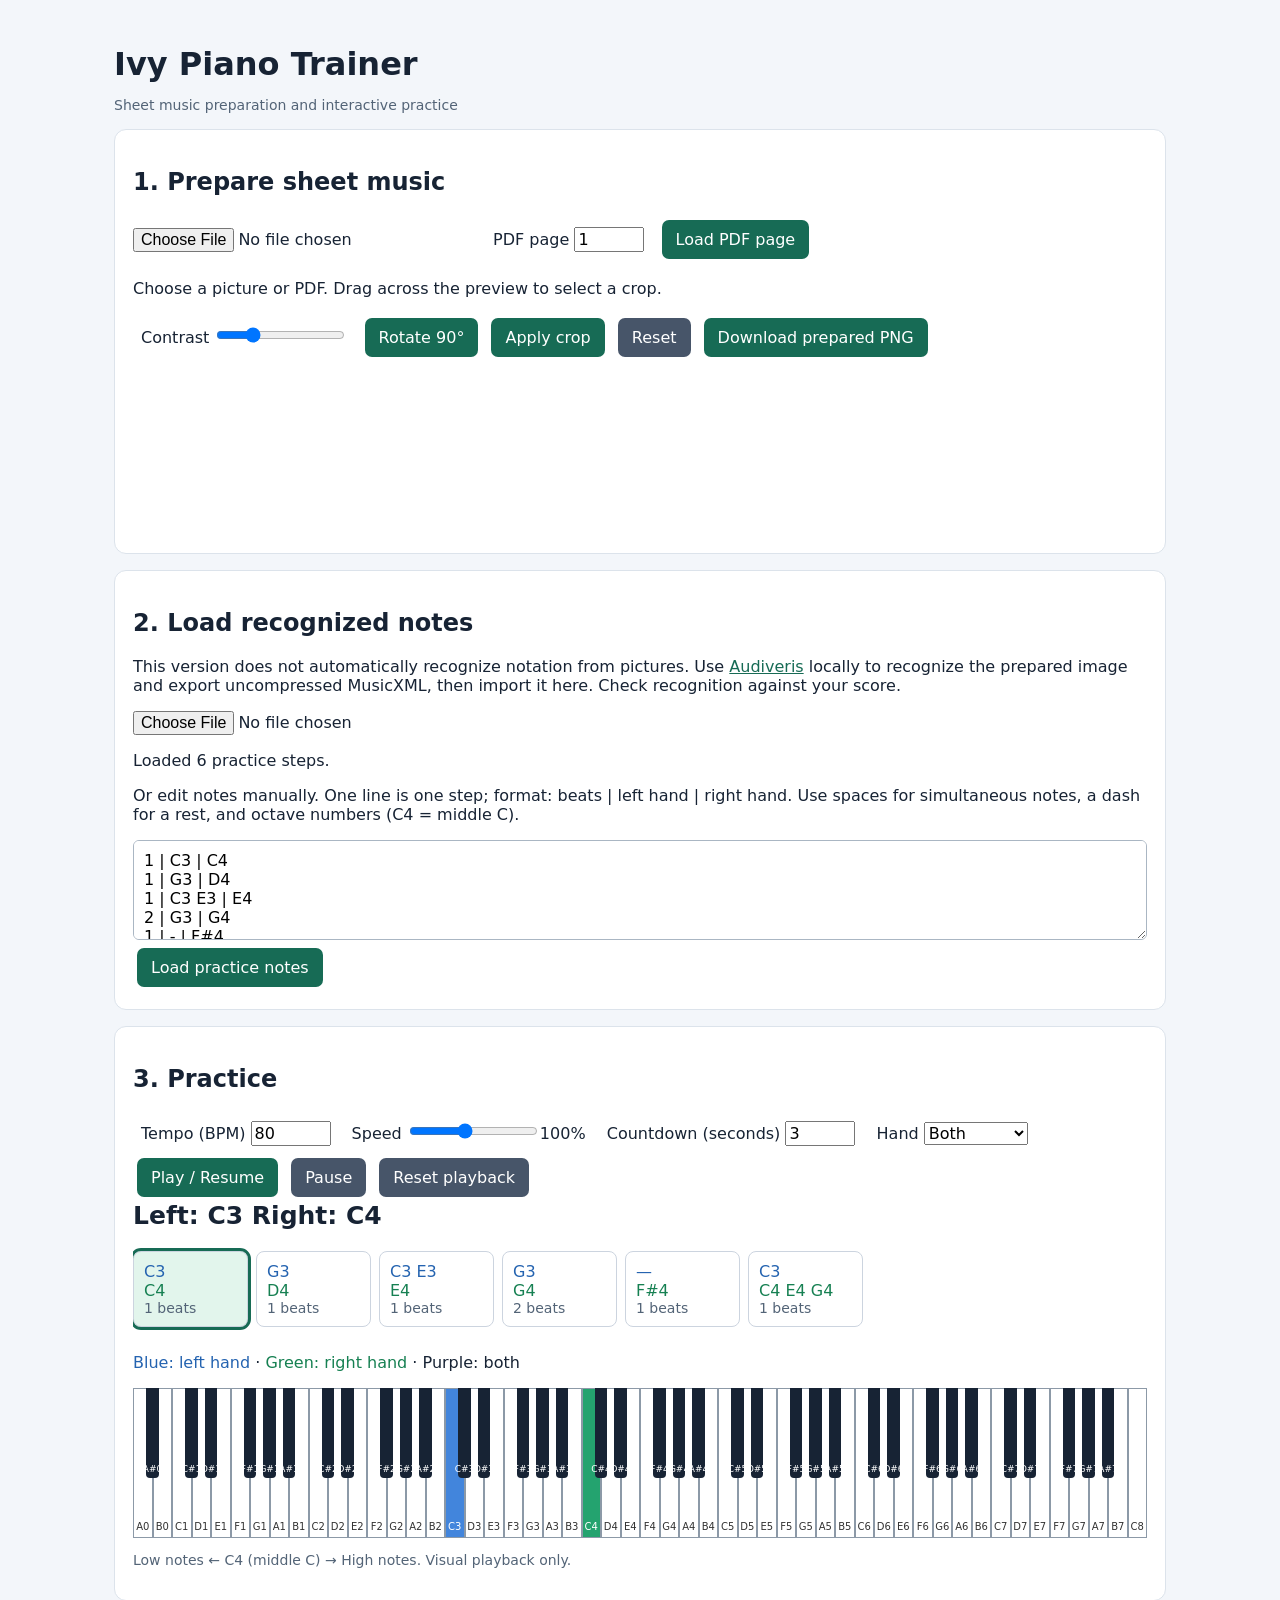
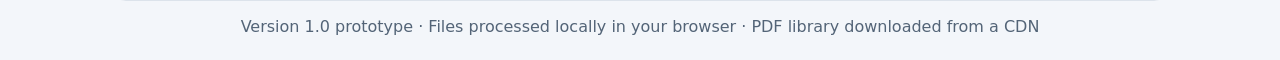
==== index.html @ 0a3d5787 "Initial Ivy Piano Trainer v1.0" ====
<!doctype html>
<html lang="en">
<head>
  <meta charset="utf-8">
  <meta name="viewport" content="width=device-width, initial-scale=1">
  <title>Ivy Piano Trainer</title>
  <link rel="stylesheet" href="./style.css">
</head>
<body>
<main>
<h1>Ivy Piano Trainer</h1>
<p class="muted">Sheet music preparation and interactive practice</p>
<section>
<h2>1. Prepare sheet music</h2>
<input id="file" type="file" accept="image/*,.pdf">
<label>PDF page <input id="page" type="number" min="1" value="1" style="width:70px">
</label>
<button id="loadPage">Load PDF page</button>
<p id="imageStatus" role="status">Choose a picture or PDF. Drag across the preview to select a crop.</p>
<label>Contrast <input id="contrast" type="range" min="50" max="250" value="100">
</label>
<button id="rotate">Rotate 90°</button>
<button id="crop">Apply crop</button>
<button id="reset" class="secondary">Reset</button>
<button id="saveImage">Download prepared PNG</button>
<canvas id="preview" hidden>
</canvas>
</section>
<section>
<h2>2. Load recognized notes</h2>
<p>This version does not automatically recognize notation from pictures. Use <a href="https://audiveris.github.io/audiveris/" target="_blank" rel="noopener">Audiveris</a> locally to recognize the prepared image and export uncompressed MusicXML, then import it here. Check recognition against your score.</p>
<input id="xml" type="file" accept=".xml,.musicxml">
<p id="xmlStatus" role="status">
</p>
<p>Or edit notes manually. One line is one step; format: beats | left hand | right hand. Use spaces for simultaneous notes, a dash for a rest, and octave numbers (C4 = middle C).</p>
<textarea id="notes">1 | C3 | C4
1 | G3 | D4
1 | C3 E3 | E4
2 | G3 | G4
1 | - | F#4
1 | C3 | C4 E4 G4</textarea>
<button id="apply">Load practice notes</button>
</section>
<section>
<h2>3. Practice</h2>
<label>Tempo (BPM) <input id="bpm" type="number" min="20" max="300" value="80" style="width:80px">
</label>
<label>Speed <input id="speed" type="range" min="25" max="200" value="100"><span id="speedText">100%</span>
</label>
<label>Countdown (seconds) <input id="count" type="number" min="0" max="60" value="3" style="width:70px">
</label>
<label>Hand <select id="hand"><option value="both">Both</option><option value="left">Left only</option><option value="right">Right only</option></select>
</label>
<button id="play">Play / Resume</button>
<button id="pause" class="secondary">Pause</button>
<button id="stop" class="secondary">Reset playback</button>
<div id="now" role="status">Ready</div>
<div id="timeline" class="timeline">
</div>
<p><span class="left">Blue: left hand</span> · <span class="right">Green: right hand</span> · Purple: both</p>
<div class="scroll">
<div id="keys" class="keys">
</div>
</div>
<p class="muted">Low notes ← C4 (middle C) → High notes. Visual playback only.</p>
</section>
<footer>Version 1.0 prototype · Files processed locally in your browser · PDF library downloaded from a CDN</footer>
</main>
<script type="module" src="./script.js"></script>
</body>
</html>
---- style.css ----
* {
  box-sizing:border-box
}
body {
  font:16px system-ui;
  background:#f3f6fa;
  color:#172334;
  margin:0
}
main {
  max-width:1100px;
  margin:auto;
  padding:24px
}
h1 {
  margin-bottom:4px
}
section {
  background:white;
  border:1px solid #dce3eb;
  border-radius:12px;
  padding:18px;
  margin:16px 0
}
button,input,textarea,select {
  font:inherit
}
button {
  background:#176b55;
  color:white;
  border:0;
  border-radius:7px;
  padding:10px 14px;
  cursor:pointer;
  margin:4px
}
button.secondary {
  background:#475569
}
label {
  display:inline-block;
  margin:8px
}
canvas {
  max-width:100%;
  height:auto;
  touch-action:none;
  display:block;
  margin:12px auto
}
textarea {
  width:100%;
  min-height:100px;
  border:1px solid #aab6c3;
  padding:10px;
  border-radius:6px
}
.timeline {
  display:flex;
  overflow:auto;
  gap:8px;
  padding:10px 0
}
.event {
  min-width:115px;
  border:1px solid #ccd4df;
  border-radius:8px;
  padding:10px;
  white-space:nowrap
}
.event.active {
  outline:3px solid #176b55;
  background:#e2f5ec
}
.left {
  color:#2463b0
}
.right {
  color:#168052
}
.keys {
  position:relative;
  height:150px;
  min-width:850px;
  display:flex
}
.white {
  border:1px solid #8c99a7;
  background:white;
  flex:1;
  position:relative;
  color:#333;
  display:flex;
  align-items:flex-end;
  justify-content:center;
  font-size:10px;
  padding-bottom:5px
}
.black {
  position:absolute;
  top:0;
  height:60%;
  background:#172334;
  color:white;
  border-radius:0 0 4px 4px;
  z-index:2;
  font-size:9px;
  display:flex;
  align-items:flex-end;
  justify-content:center;
  padding-bottom:4px
}
.keys .lh {
  background:#4285dc;
  color:white
}
.keys .rh {
  background:#24a36f;
  color:white
}
.keys .both {
  background:#9955bd;
  color:white
}
.scroll {
  overflow:auto
}
.muted {
  color:#536477;
  font-size:14px
}
footer {
  text-align:center;
  color:#536477
}
#now {
  font-size:25px;
  font-weight:bold;
  min-height:40px
}
a {
  color:#176b55
}
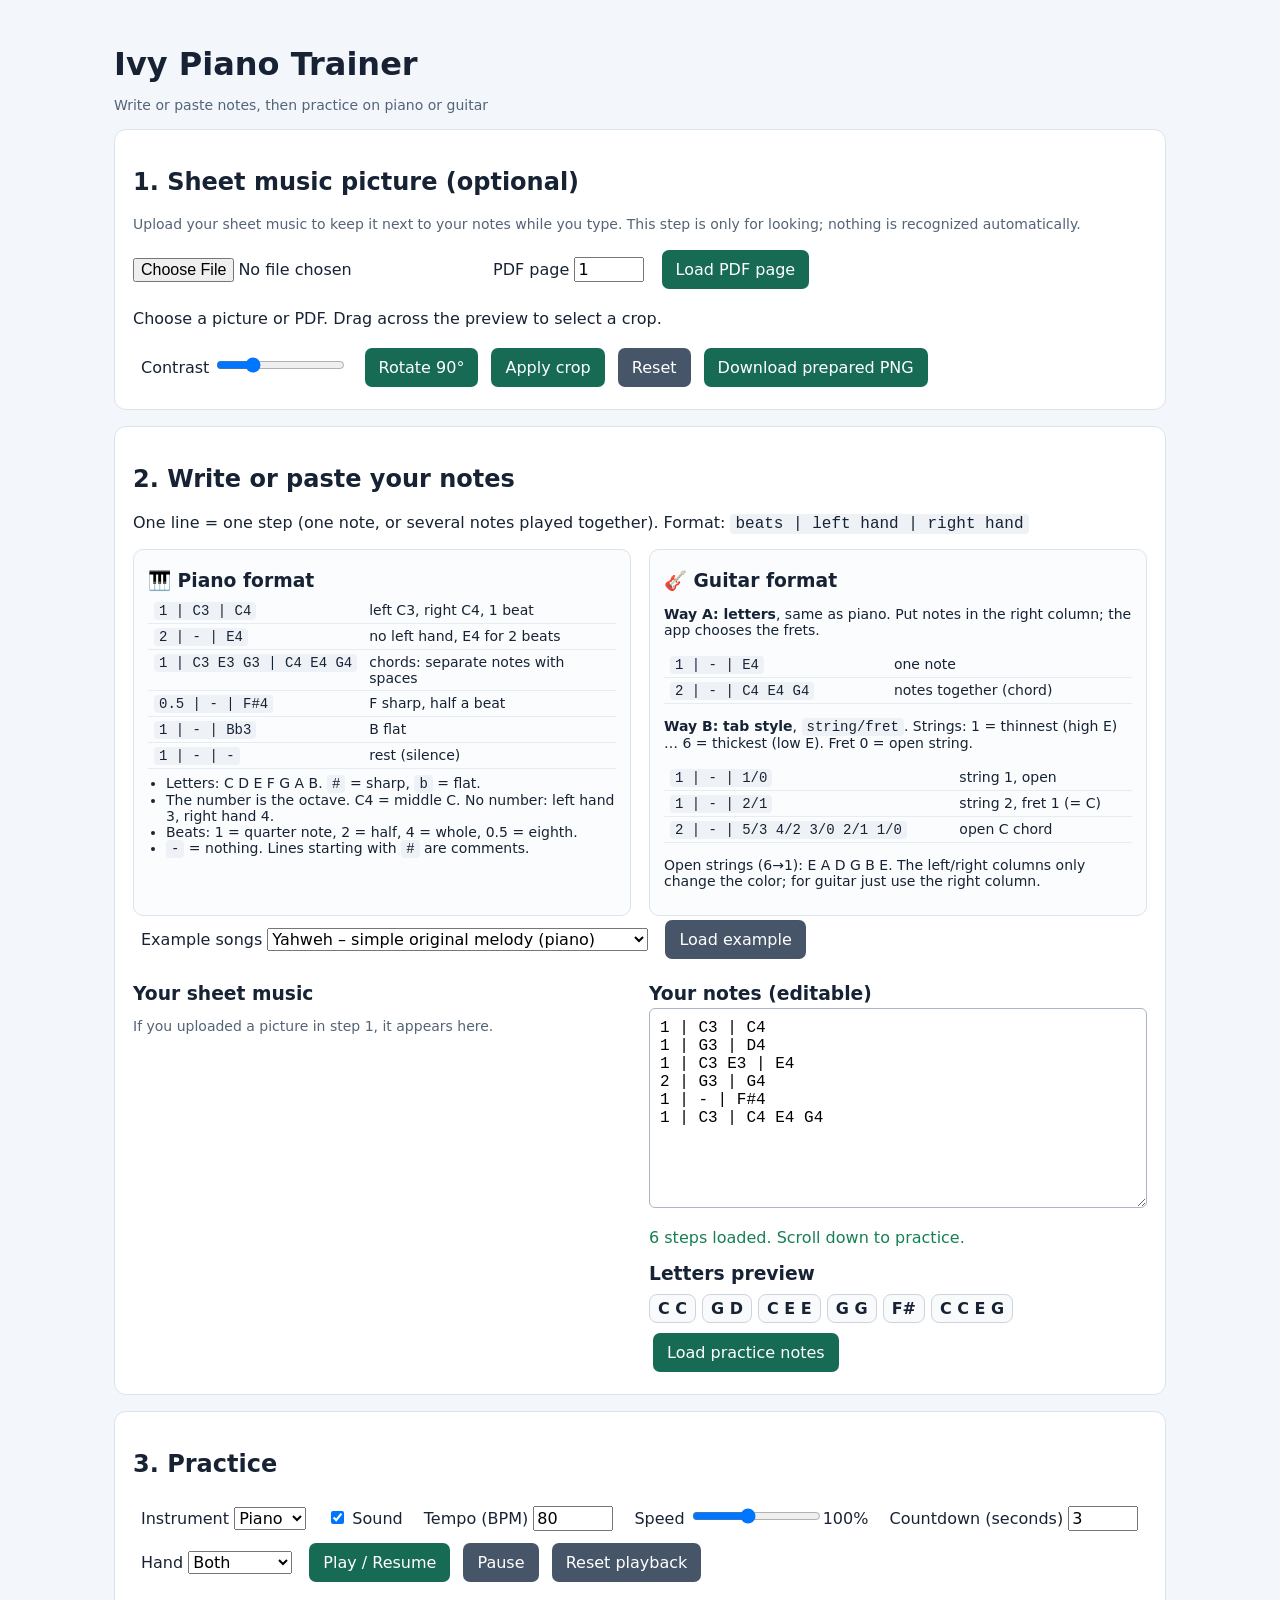
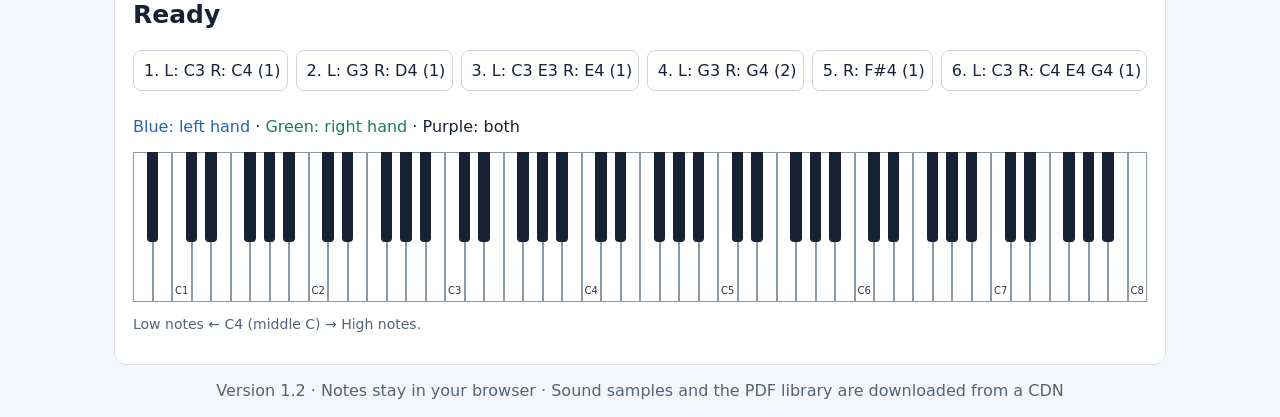
==== commit c4264a12: "Add piano guitar audio and experimental music recognition, and removing Audiveris v1.1" ====
--- a/index.html
+++ b/index.html
@@ -9,63 +9,129 @@
 <body>
 <main>
 <h1>Ivy Piano Trainer</h1>
-<p class="muted">Sheet music preparation and interactive practice</p>
+<p class="muted">Write or paste notes, then practice on piano or guitar</p>
+
 <section>
-<h2>1. Prepare sheet music</h2>
-<input id="file" type="file" accept="image/*,.pdf">
-<label>PDF page <input id="page" type="number" min="1" value="1" style="width:70px">
-</label>
-<button id="loadPage">Load PDF page</button>
-<p id="imageStatus" role="status">Choose a picture or PDF. Drag across the preview to select a crop.</p>
-<label>Contrast <input id="contrast" type="range" min="50" max="250" value="100">
-</label>
-<button id="rotate">Rotate 90°</button>
-<button id="crop">Apply crop</button>
-<button id="reset" class="secondary">Reset</button>
-<button id="saveImage">Download prepared PNG</button>
-<canvas id="preview" hidden>
-</canvas>
+  <h2>1. Sheet music picture (optional)</h2>
+  <p class="muted">Upload your sheet music to keep it next to your notes while you type. This step is only for looking; nothing is recognized automatically.</p>
+  <input id="file" type="file" accept="image/*,.pdf">
+  <label>PDF page <input id="page" type="number" min="1" value="1" style="width:70px"></label>
+  <button id="loadPage">Load PDF page</button>
+  <p id="imageStatus" role="status">Choose a picture or PDF. Drag across the preview to select a crop.</p>
+  <label>Contrast <input id="contrast" type="range" min="50" max="250" value="100"></label>
+  <button id="rotate">Rotate 90°</button>
+  <button id="crop">Apply crop</button>
+  <button id="reset" class="secondary">Reset</button>
+  <button id="saveImage">Download prepared PNG</button>
+  <canvas id="preview" hidden></canvas>
 </section>
+
 <section>
-<h2>2. Load recognized notes</h2>
-<p>This version does not automatically recognize notation from pictures. Use <a href="https://audiveris.github.io/audiveris/" target="_blank" rel="noopener">Audiveris</a> locally to recognize the prepared image and export uncompressed MusicXML, then import it here. Check recognition against your score.</p>
-<input id="xml" type="file" accept=".xml,.musicxml">
-<p id="xmlStatus" role="status">
-</p>
-<p>Or edit notes manually. One line is one step; format: beats | left hand | right hand. Use spaces for simultaneous notes, a dash for a rest, and octave numbers (C4 = middle C).</p>
-<textarea id="notes">1 | C3 | C4
+  <h2>2. Write or paste your notes</h2>
+  <p>One line = one step (one note, or several notes played together). Format: <code>beats | left hand | right hand</code></p>
+
+  <div class="two-col">
+    <div class="card">
+      <h3>🎹 Piano format</h3>
+      <table>
+        <tr><td><code>1 | C3 | C4</code></td><td>left C3, right C4, 1 beat</td></tr>
+        <tr><td><code>2 | - | E4</code></td><td>no left hand, E4 for 2 beats</td></tr>
+        <tr><td><code>1 | C3 E3 G3 | C4 E4 G4</code></td><td>chords: separate notes with spaces</td></tr>
+        <tr><td><code>0.5 | - | F#4</code></td><td>F sharp, half a beat</td></tr>
+        <tr><td><code>1 | - | Bb3</code></td><td>B flat</td></tr>
+        <tr><td><code>1 | - | -</code></td><td>rest (silence)</td></tr>
+      </table>
+      <ul class="small">
+        <li>Letters: C D E F G A B. <code>#</code> = sharp, <code>b</code> = flat.</li>
+        <li>The number is the octave. C4 = middle C. No number: left hand 3, right hand 4.</li>
+        <li>Beats: 1 = quarter note, 2 = half, 4 = whole, 0.5 = eighth.</li>
+        <li><code>-</code> = nothing. Lines starting with <code>#</code> are comments.</li>
+      </ul>
+    </div>
+    <div class="card">
+      <h3>🎸 Guitar format</h3>
+      <p class="small"><b>Way A: letters</b>, same as piano. Put notes in the right column; the app chooses the frets.</p>
+      <table>
+        <tr><td><code>1 | - | E4</code></td><td>one note</td></tr>
+        <tr><td><code>2 | - | C4 E4 G4</code></td><td>notes together (chord)</td></tr>
+      </table>
+      <p class="small"><b>Way B: tab style</b>, <code>string/fret</code>. Strings: 1 = thinnest (high E) … 6 = thickest (low E). Fret 0 = open string.</p>
+      <table>
+        <tr><td><code>1 | - | 1/0</code></td><td>string 1, open</td></tr>
+        <tr><td><code>1 | - | 2/1</code></td><td>string 2, fret 1 (= C)</td></tr>
+        <tr><td><code>2 | - | 5/3 4/2 3/0 2/1 1/0</code></td><td>open C chord</td></tr>
+      </table>
+      <p class="small">Open strings (6→1): E A D G B E. The left/right columns only change the color; for guitar just use the right column.</p>
+    </div>
+  </div>
+
+  <label>Example songs
+    <select id="examples"></select>
+  </label>
+  <button id="loadExample" class="secondary">Load example</button>
+
+  <div class="two-col">
+    <div>
+      <h3>Your sheet music</h3>
+      <img id="refImage" alt="Your sheet music" hidden>
+      <p id="refEmpty" class="muted">If you uploaded a picture in step 1, it appears here.</p>
+    </div>
+    <div>
+      <h3>Your notes (editable)</h3>
+      <textarea id="notes" spellcheck="false">1 | C3 | C4
 1 | G3 | D4
 1 | C3 E3 | E4
 2 | G3 | G4
 1 | - | F#4
 1 | C3 | C4 E4 G4</textarea>
-<button id="apply">Load practice notes</button>
+      <p id="notesStatus" role="status"></p>
+      <h3>Letters preview</h3>
+      <div id="letters" class="chips"></div>
+      <button id="apply">Load practice notes</button>
+    </div>
+  </div>
 </section>
+
 <section>
-<h2>3. Practice</h2>
-<label>Tempo (BPM) <input id="bpm" type="number" min="20" max="300" value="80" style="width:80px">
-</label>
-<label>Speed <input id="speed" type="range" min="25" max="200" value="100"><span id="speedText">100%</span>
-</label>
-<label>Countdown (seconds) <input id="count" type="number" min="0" max="60" value="3" style="width:70px">
-</label>
-<label>Hand <select id="hand"><option value="both">Both</option><option value="left">Left only</option><option value="right">Right only</option></select>
-</label>
-<button id="play">Play / Resume</button>
-<button id="pause" class="secondary">Pause</button>
-<button id="stop" class="secondary">Reset playback</button>
-<div id="now" role="status">Ready</div>
-<div id="timeline" class="timeline">
-</div>
-<p><span class="left">Blue: left hand</span> · <span class="right">Green: right hand</span> · Purple: both</p>
-<div class="scroll">
-<div id="keys" class="keys">
-</div>
-</div>
-<p class="muted">Low notes ← C4 (middle C) → High notes. Visual playback only.</p>
+  <h2>3. Practice</h2>
+  <label>Instrument
+    <select id="instrument">
+      <option value="piano">Piano</option>
+      <option value="guitar">Guitar</option>
+    </select>
+  </label>
+  <label><input id="sound" type="checkbox" checked> Sound</label>
+  <label>Tempo (BPM) <input id="bpm" type="number" min="20" max="300" value="80" style="width:80px"></label>
+  <label>Speed <input id="speed" type="range" min="25" max="200" value="100"><span id="speedText">100%</span></label>
+  <label>Countdown (seconds) <input id="count" type="number" min="0" max="60" value="3" style="width:70px"></label>
+  <label>Hand
+    <select id="hand">
+      <option value="both">Both</option>
+      <option value="left">Left only</option>
+      <option value="right">Right only</option>
+    </select>
+  </label>
+  <button id="play">Play / Resume</button>
+  <button id="pause" class="secondary">Pause</button>
+  <button id="stop" class="secondary">Reset playback</button>
+  <p id="soundStatus" class="muted" role="status"></p>
+  <div id="now" role="status">Ready</div>
+  <div id="timeline" class="timeline"></div>
+  <p><span class="left">Blue: left hand</span> · <span class="right">Green: right hand</span> · Purple: both</p>
+
+  <div id="pianoView" class="scroll">
+    <div id="keys" class="keys"></div>
+    <p class="muted">Low notes ← C4 (middle C) → High notes.</p>
+  </div>
+
+  <div id="guitarView" class="scroll" hidden>
+    <svg id="fretboard" role="img" aria-label="Guitar fretboard"></svg>
+    <p class="muted">Standard tuning (E A D G B E), top line = high E. Numbers are frets.</p>
+  </div>
 </section>
-<footer>Version 1.0 prototype · Files processed locally in your browser · PDF library downloaded from a CDN</footer>
+
+<footer>Version 1.2 · Notes stay in your browser · Sound samples and the PDF library are downloaded from a CDN</footer>
 </main>
 <script type="module" src="./script.js"></script>
 </body>
-</html>
+</html>
--- a/style.css
+++ b/style.css
@@ -1,144 +1,49 @@
-* {
-  box-sizing:border-box
-}
-body {
-  font:16px system-ui;
-  background:#f3f6fa;
-  color:#172334;
-  margin:0
-}
-main {
-  max-width:1100px;
-  margin:auto;
-  padding:24px
-}
-h1 {
-  margin-bottom:4px
-}
-section {
-  background:white;
-  border:1px solid #dce3eb;
-  border-radius:12px;
-  padding:18px;
-  margin:16px 0
-}
-button,input,textarea,select {
-  font:inherit
-}
-button {
-  background:#176b55;
-  color:white;
-  border:0;
-  border-radius:7px;
-  padding:10px 14px;
-  cursor:pointer;
-  margin:4px
-}
-button.secondary {
-  background:#475569
-}
-label {
-  display:inline-block;
-  margin:8px
-}
-canvas {
-  max-width:100%;
-  height:auto;
-  touch-action:none;
-  display:block;
-  margin:12px auto
-}
-textarea {
-  width:100%;
-  min-height:100px;
-  border:1px solid #aab6c3;
-  padding:10px;
-  border-radius:6px
-}
-.timeline {
-  display:flex;
-  overflow:auto;
-  gap:8px;
-  padding:10px 0
-}
-.event {
-  min-width:115px;
-  border:1px solid #ccd4df;
-  border-radius:8px;
-  padding:10px;
-  white-space:nowrap
-}
-.event.active {
-  outline:3px solid #176b55;
-  background:#e2f5ec
-}
-.left {
-  color:#2463b0
-}
-.right {
-  color:#168052
-}
-.keys {
-  position:relative;
-  height:150px;
-  min-width:850px;
-  display:flex
-}
-.white {
-  border:1px solid #8c99a7;
-  background:white;
-  flex:1;
-  position:relative;
-  color:#333;
-  display:flex;
-  align-items:flex-end;
-  justify-content:center;
-  font-size:10px;
-  padding-bottom:5px
-}
-.black {
-  position:absolute;
-  top:0;
-  height:60%;
-  background:#172334;
-  color:white;
-  border-radius:0 0 4px 4px;
-  z-index:2;
-  font-size:9px;
-  display:flex;
-  align-items:flex-end;
-  justify-content:center;
-  padding-bottom:4px
-}
-.keys .lh {
-  background:#4285dc;
-  color:white
-}
-.keys .rh {
-  background:#24a36f;
-  color:white
-}
-.keys .both {
-  background:#9955bd;
-  color:white
-}
-.scroll {
-  overflow:auto
-}
-.muted {
-  color:#536477;
-  font-size:14px
-}
-footer {
-  text-align:center;
-  color:#536477
-}
-#now {
-  font-size:25px;
-  font-weight:bold;
-  min-height:40px
-}
-a {
-  color:#176b55
-}
+* { box-sizing: border-box }
+[hidden] { display: none !important }
+body { font: 16px system-ui; background: #f3f6fa; color: #172334; margin: 0 }
+main { max-width: 1100px; margin: auto; padding: 24px }
+h1 { margin-bottom: 4px }
+h3 { margin: 8px 0 4px }
+section { background: white; border: 1px solid #dce3eb; border-radius: 12px; padding: 18px; margin: 16px 0 }
+button, input, textarea, select { font: inherit }
+button { background: #176b55; color: white; border: 0; border-radius: 7px; padding: 10px 14px; cursor: pointer; margin: 4px }
+button.secondary { background: #475569 }
+label { display: inline-block; margin: 8px }
+canvas { max-width: 100%; height: auto; touch-action: none; display: block; margin: 12px auto; cursor: crosshair }
+textarea { width: 100%; min-height: 200px; border: 1px solid #aab6c3; padding: 10px; border-radius: 6px; font-family: ui-monospace, Consolas, monospace }
+code { background: #eef2f6; padding: 1px 5px; border-radius: 4px; white-space: nowrap }
 
+.two-col { display: grid; grid-template-columns: 1fr 1fr; gap: 18px; margin-top: 12px }
+@media (max-width: 800px) { .two-col { grid-template-columns: 1fr } }
+.card { border: 1px solid #dce3eb; border-radius: 10px; padding: 12px 14px; background: #fafcfe }
+.card table { border-collapse: collapse; width: 100%; margin: 6px 0 }
+.card td { padding: 4px 6px; border-bottom: 1px solid #e6ecf2; vertical-align: top; font-size: 14px }
+.small, .card li { font-size: 14px }
+.card ul { padding-left: 18px; margin: 6px 0 }
+#refImage { max-width: 100%; border: 1px solid #ccd4df; border-radius: 8px; background: #fff }
+
+.chips { display: flex; flex-wrap: wrap; gap: 6px; padding: 6px 0; max-height: 170px; overflow: auto }
+.chip { border: 1px solid #ccd4df; border-radius: 8px; padding: 4px 8px; font-weight: 600; background: #f8fafc }
+.chip.active { outline: 3px solid #176b55; background: #e2f5ec }
+.ok { color: #168052 }
+.err { color: #b3261e; white-space: pre-line }
+
+.timeline { display: flex; overflow: auto; gap: 8px; padding: 10px 0 }
+.event { min-width: 115px; border: 1px solid #ccd4df; border-radius: 8px; padding: 10px; white-space: nowrap }
+.event.active { outline: 3px solid #176b55; background: #e2f5ec }
+.left { color: #2463b0 }
+.right { color: #168052 }
+
+.keys { position: relative; height: 150px; min-width: 850px; display: flex }
+.white { border: 1px solid #8c99a7; background: white; flex: 1; position: relative; color: #333; display: flex; align-items: flex-end; justify-content: center; font-size: 10px; padding-bottom: 5px }
+.black { position: absolute; top: 0; height: 60%; background: #172334; color: white; border-radius: 0 0 4px 4px; z-index: 2; font-size: 9px; display: flex; align-items: flex-end; justify-content: center; padding-bottom: 4px }
+.keys .lh { background: #4285dc; color: white }
+.keys .rh { background: #24a36f; color: white }
+.keys .both { background: #9955bd; color: white }
+
+#fretboard { width: 100%; min-width: 850px; height: auto; display: block }
+.scroll { overflow: auto }
+.muted { color: #536477; font-size: 14px }
+footer { text-align: center; color: #536477 }
+#now { font-size: 25px; font-weight: bold; min-height: 40px }
+a { color: #176b55 }
